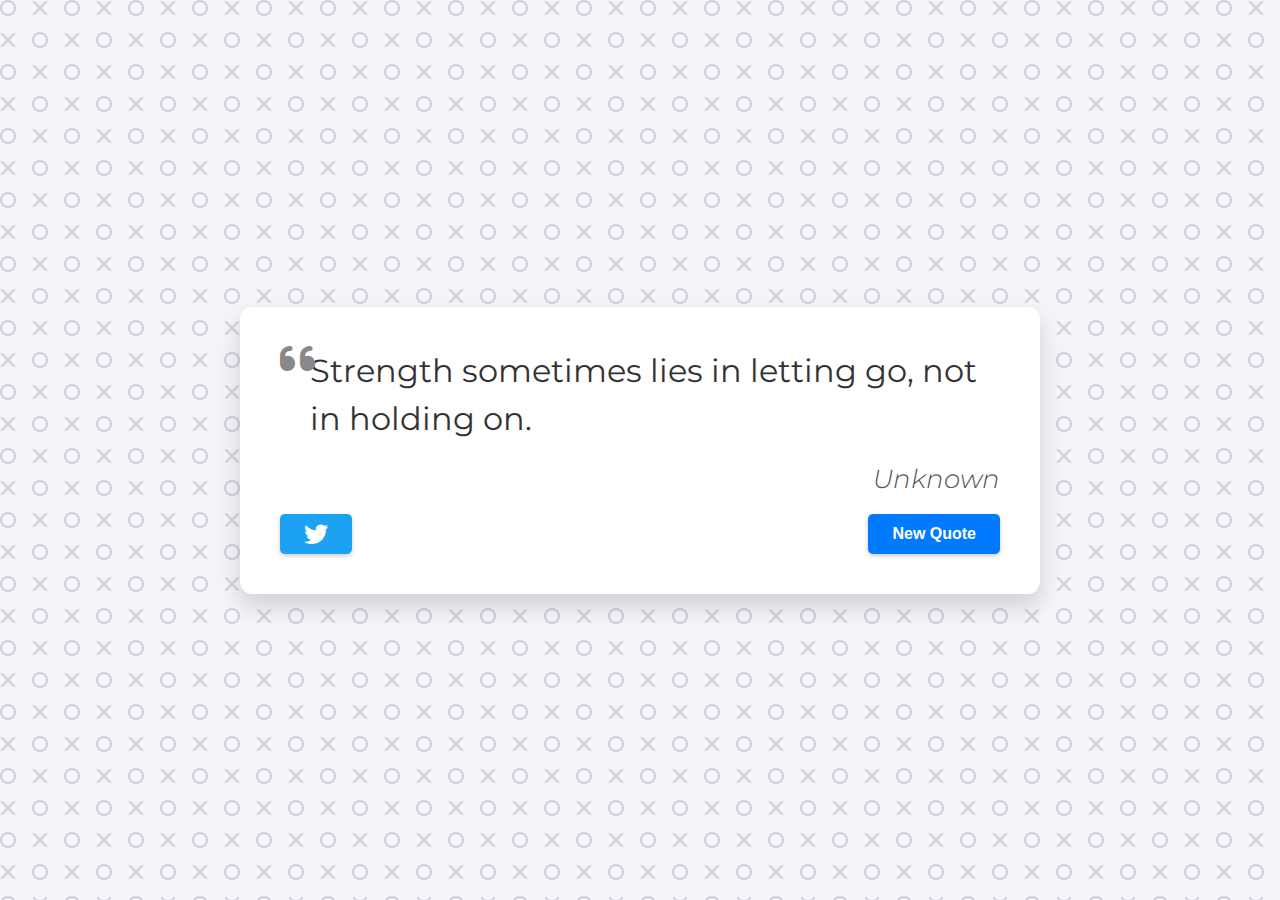
==== 01-Quote-Generator/index.html @ f0690d7f "Add files via upload" ====
<!DOCTYPE html>
<html lang="en">

<head>
  <meta charset="UTF-8">
  <meta name="viewport" content="width=device-width, initial-scale=1.0">
  <title>Code Generator</title>
  <link rel="stylesheet" href="./style.css">
  <link rel="stylesheet" href="https://cdnjs.cloudflare.com/ajax/libs/font-awesome/6.0.0-beta3/css/all.min.css">
</head>

<body>
  <div class="quote-container" id="code-container">
    <!-- Quote -->
    <div class="quote-text">
      <i class="fas fa-quote-left"></i>
      <span id="quote"></span>
    </div>
    <!-- Author -->
    <div class="quote-author">
      <span id="author">John Doe</span>
    </div>
    <!-- Button -->
    <div class="button-container">
      <button class="twitter-button" id="twitter" title="Tweet This!">
        <i class="fab fa-twitter"></i>
      </button>
      <button id="new-quote">New Quote</button>
    </div>
  </div>
  <script src="quotes.js"></script>
  <script src="./script.js"></script>
</body>

</html>
---- 01-Quote-Generator/style.css ----
@import url("https://fonts.googleapis.com/css2?family=Montserrat:wght@100;300;400;700;900&display=swap");

* {
  box-sizing: border-box;
  margin: 0;
  padding: 0;
}

body {
  background-color: #f4f4f9;
  background-image: url("data:image/svg+xml,%3Csvg width='64' height='64' viewBox='0 0 64 64' xmlns='http://www.w3.org/2000/svg'%3E%3Cpath d='M8 16c4.418 0 8-3.582 8-8s-3.582-8-8-8-8 3.582-8 8 3.582 8 8 8zm0-2c3.314 0 6-2.686 6-6s-2.686-6-6-6-6 2.686-6 6 2.686 6 6 6zm33.414-6l5.95-5.95L45.95.636 40 6.586 34.05.636 32.636 2.05 38.586 8l-5.95 5.95 1.414 1.414L40 9.414l5.95 5.95 1.414-1.414L41.414 8zM40 48c4.418 0 8-3.582 8-8s-3.582-8-8-8-8 3.582-8 8 3.582 8 8 8zm0-2c3.314 0 6-2.686 6-6s-2.686-6-6-6-6 2.686-6 6 2.686 6 6 6zM9.414 40l5.95-5.95-1.414-1.414L8 38.586l-5.95-5.95L.636 34.05 6.586 40l-5.95 5.95 1.414 1.414L8 41.414l5.95 5.95 1.414-1.414L9.414 40z' fill='%239C92AC' fill-opacity='0.4' fill-rule='evenodd'/%3E%3C/svg%3E");
  color: #333;
  font-family: "Montserrat", sans-serif;
  font-weight: 400;
  text-align: center;
  display: flex;
  align-items: center;
  justify-content: center;
  min-height: 100vh;
}

.quote-container {
  max-width: 800px;
  margin: 0 auto;
  padding: 40px;
  border-radius: 12px;
  background-color: #ffffff;
  box-shadow: 0 12px 24px rgba(0, 0, 0, 0.15);
  text-align: left;
}

.quote-text {
  font-size: 2rem;
  font-weight: 400;
  color: #333;
  line-height: 1.5;
  position: relative;
  padding-left: 30px;
  margin-bottom: 20px;
}

.quote-text .fas {
  color: #888;
  font-size: 2.5rem;
  position: absolute;
  left: 0;
  top: 0;
  transform: translateY(-20%);
}

/* Adjustments for long quotes */
.long-quote {
  font-size: 1.6rem;
}

.fa-quote-left {
  font-size: 3rem;
}

.quote-author {
  font-size: 1.6rem;
  font-weight: 300;
  font-style: italic;
  color: #555;
  text-align: right;
}

.button-container {
  margin-top: 20px;
  display: flex;
  justify-content: space-between;
  gap: 10px;
}

button {
  cursor: pointer;
  font-size: 1rem;
  height: 2.5rem;
  border: none;
  border-radius: 5px;
  color: #fff;
  background-color: #007bff;
  outline: none;
  padding: 0.5rem 1.5rem;
  box-shadow: 0 2px 4px rgba(0, 0, 0, 0.2);
  font-weight: 600;
  transition: background-color 0.3s, transform 0.2s;
}

button:hover {
  background-color: #0056b3;
}

button:active {
  transform: translateY(1px);
  box-shadow: 0 1px 2px rgba(0, 0, 0, 0.3);
}

.twitter-button {
  background-color: #1da1f2;
}

.twitter-button:hover {
  background-color: #1a91da;
}

.fa-twitter {
  font-size: 1.5rem;
}

/* Responsive Design */
@media screen and (max-width: 768px) {
  .quote-container {
    margin: 20px;
    padding: 20px;
  }

  .quote-text {
    font-size: 1.6rem;
    padding-left: 15px;
  }

  .quote-text .fas {
    font-size: 2rem;
  }

  .quote-author {
    font-size: 1.4rem;
  }

  .button-container {
    flex-direction: column;
    gap: 10px;
  }

  button {
    width: 100%;
  }
}
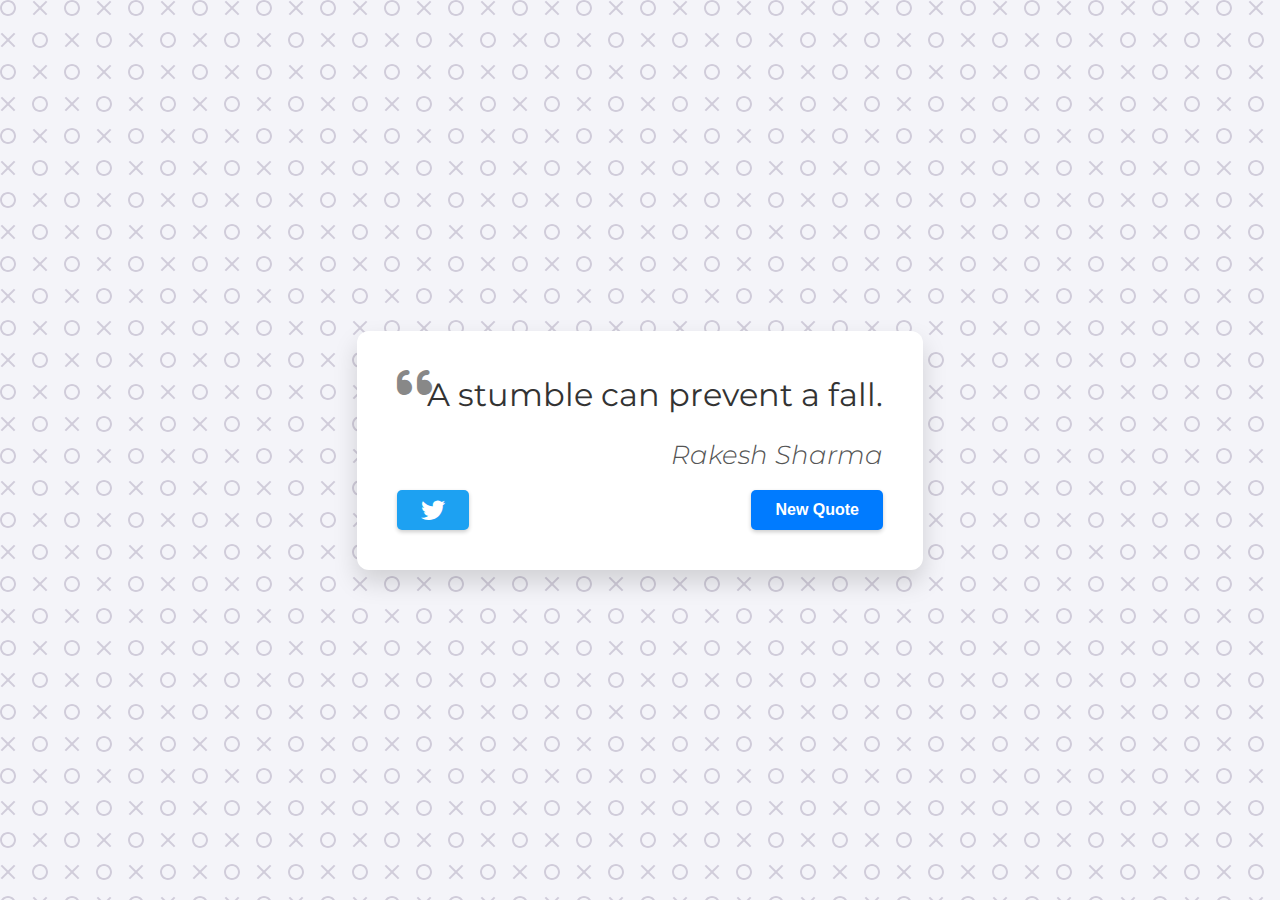
==== commit f1a4c6e6: "Update index.html" ====
--- a/01-Quote-Generator/index.html
+++ b/01-Quote-Generator/index.html
@@ -4,7 +4,7 @@
 <head>
   <meta charset="UTF-8">
   <meta name="viewport" content="width=device-width, initial-scale=1.0">
-  <title>Code Generator</title>
+  <title>Quote Generator</title>
   <link rel="stylesheet" href="./style.css">
   <link rel="stylesheet" href="https://cdnjs.cloudflare.com/ajax/libs/font-awesome/6.0.0-beta3/css/all.min.css">
 </head>
@@ -32,4 +32,4 @@
   <script src="./script.js"></script>
 </body>
 
-</html>+</html>
